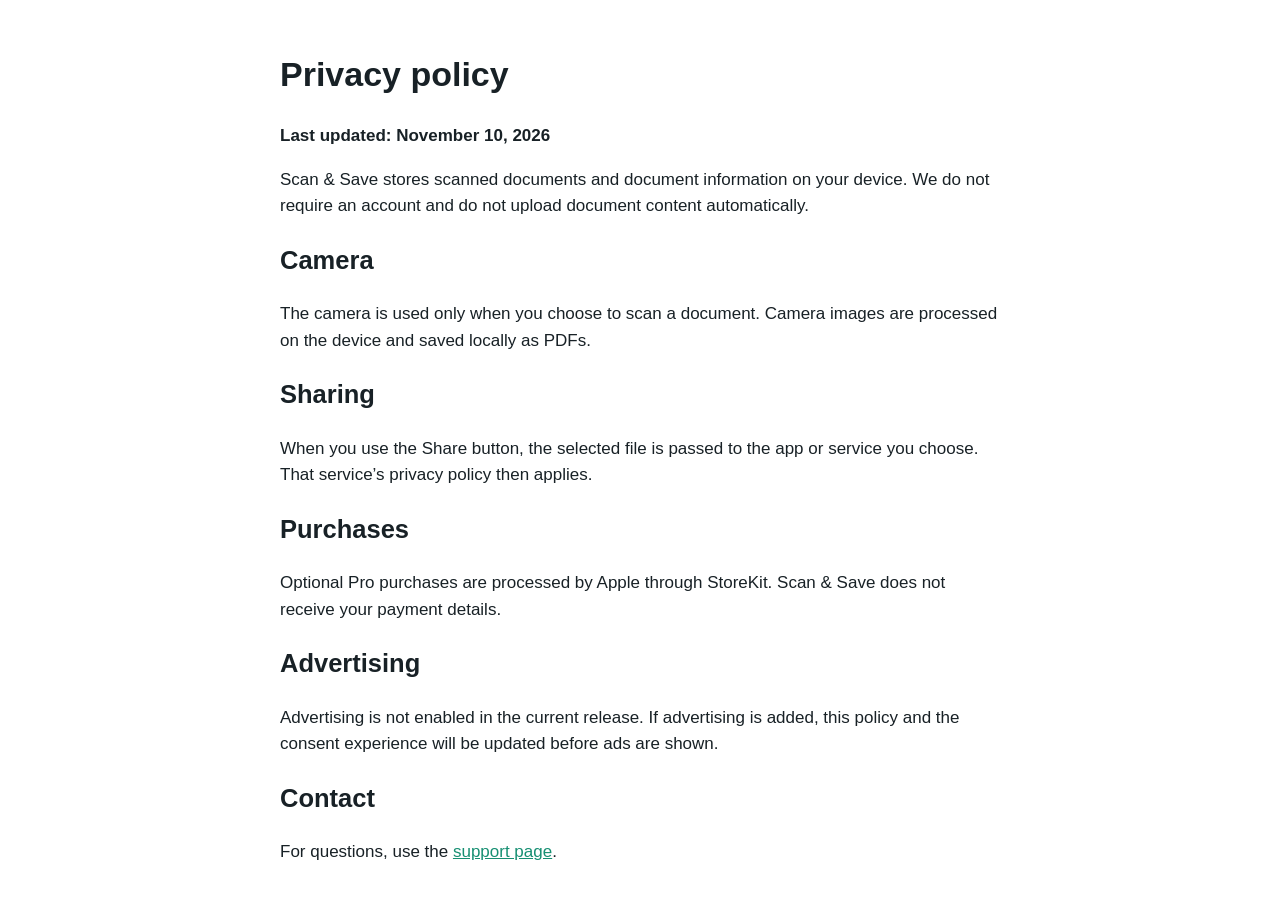
==== privacy.html @ 87c3bbcc "Add Scan and Save support pages" ====
<!doctype html>
<html lang="en"><meta charset="utf-8"><meta name="viewport" content="width=device-width,initial-scale=1">
<title>Scan &amp; Save Privacy Policy</title>
<style>body{font:17px -apple-system,BlinkMacSystemFont,sans-serif;max-width:720px;margin:48px auto;padding:0 22px;line-height:1.55;color:#182126}a{color:#168f72}</style>
<h1>Privacy policy</h1><p><strong>Last updated: November 10, 2026</strong></p>
<p>Scan &amp; Save stores scanned documents and document information on your device. We do not require an account and do not upload document content automatically.</p>
<h2>Camera</h2><p>The camera is used only when you choose to scan a document. Camera images are processed on the device and saved locally as PDFs.</p>
<h2>Sharing</h2><p>When you use the Share button, the selected file is passed to the app or service you choose. That service’s privacy policy then applies.</p>
<h2>Purchases</h2><p>Optional Pro purchases are processed by Apple through StoreKit. Scan &amp; Save does not receive your payment details.</p>
<h2>Advertising</h2><p>Advertising is not enabled in the current release. If advertising is added, this policy and the consent experience will be updated before ads are shown.</p>
<h2>Contact</h2><p>For questions, use the <a href="https://github.com/tildraev/scan-and-save-support/issues">support page</a>.</p>
</html>
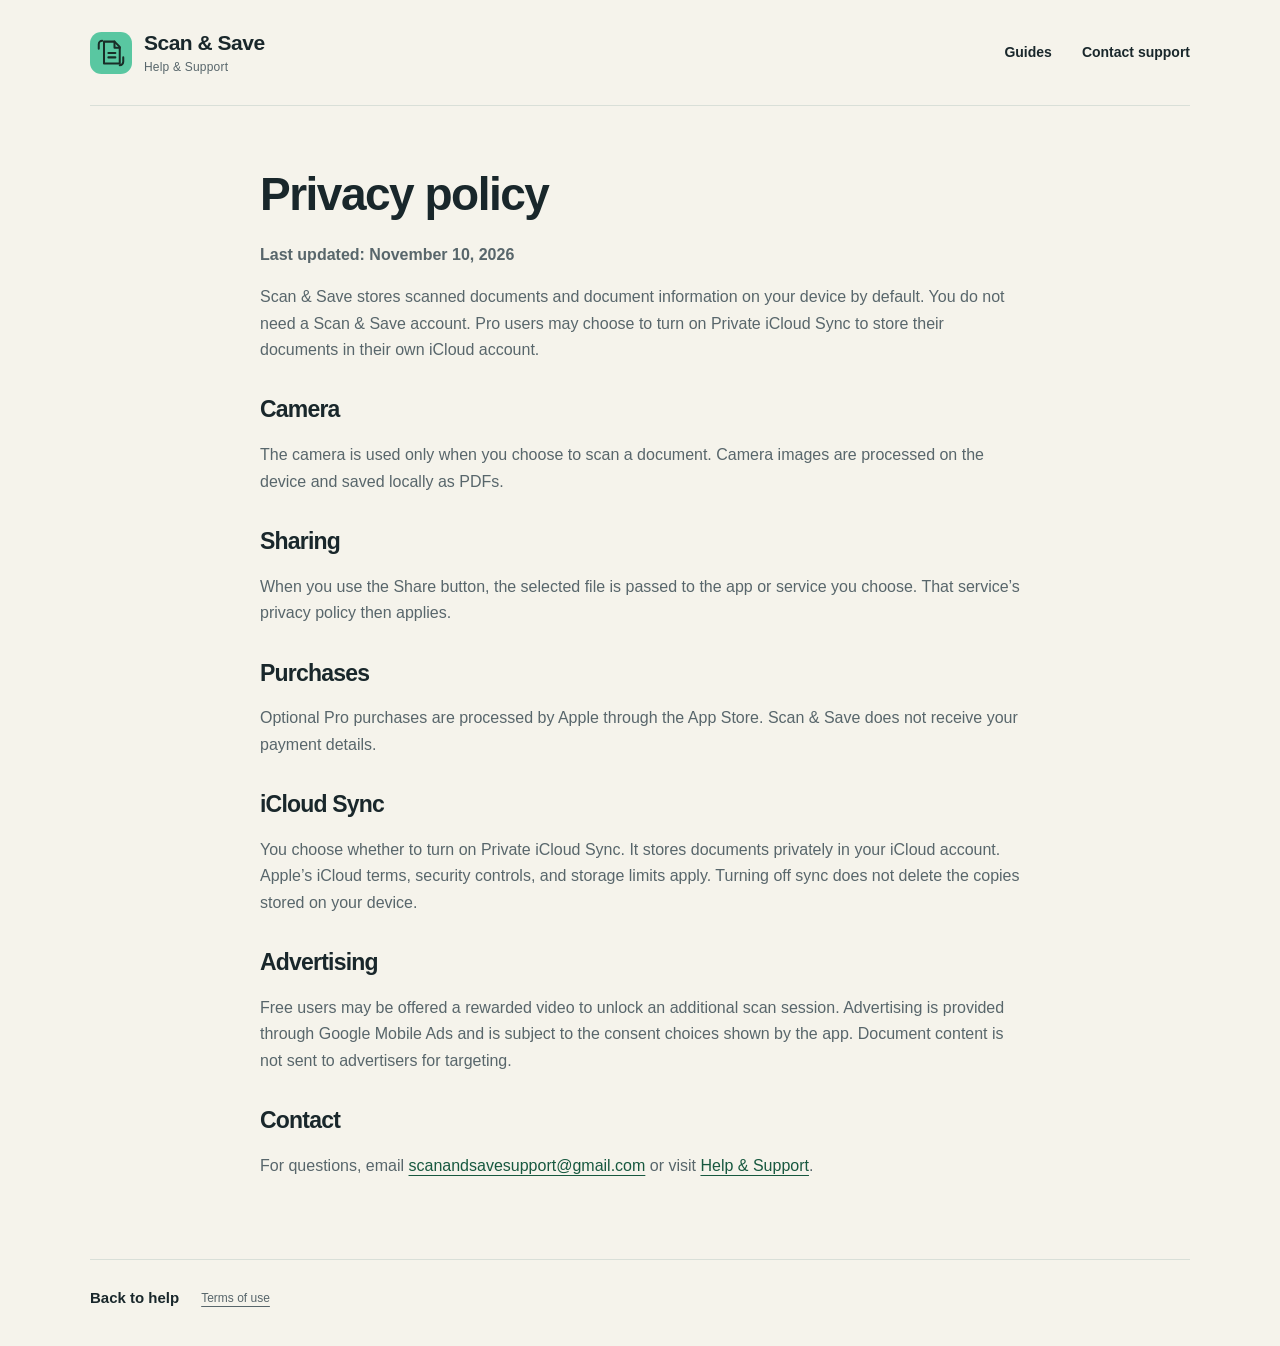
==== commit 561a12d7: "Add searchable customer help and email support" ====
--- a/privacy.html
+++ b/privacy.html
@@ -1,12 +1,15 @@
 <!doctype html>
-<html lang="en"><meta charset="utf-8"><meta name="viewport" content="width=device-width,initial-scale=1">
+<html lang="en"><head><meta charset="utf-8"><meta name="viewport" content="width=device-width,initial-scale=1"><meta name="color-scheme" content="light dark">
 <title>Scan &amp; Save Privacy Policy</title>
-<style>body{font:17px -apple-system,BlinkMacSystemFont,sans-serif;max-width:720px;margin:48px auto;padding:0 22px;line-height:1.55;color:#182126}a{color:#168f72}</style>
+<link rel="icon" href="icon.svg" type="image/svg+xml"><link rel="stylesheet" href="styles.css"></head><body>
+<header class="site-header wrap"><a class="brand" href="./"><img src="icon.svg" width="42" height="42" alt=""><span>Scan &amp; Save<small>Help &amp; Support</small></span></a><nav aria-label="Main navigation"><a href="./">Guides</a><a href="./#contact">Contact support</a></nav></header>
+<main class="legal wrap">
 <h1>Privacy policy</h1><p><strong>Last updated: November 10, 2026</strong></p>
-<p>Scan &amp; Save stores scanned documents and document information on your device. We do not require an account and do not upload document content automatically.</p>
+<p>Scan &amp; Save stores scanned documents and document information on your device by default. You do not need a Scan &amp; Save account. Pro users may choose to turn on Private iCloud Sync to store their documents in their own iCloud account.</p>
 <h2>Camera</h2><p>The camera is used only when you choose to scan a document. Camera images are processed on the device and saved locally as PDFs.</p>
 <h2>Sharing</h2><p>When you use the Share button, the selected file is passed to the app or service you choose. That service’s privacy policy then applies.</p>
-<h2>Purchases</h2><p>Optional Pro purchases are processed by Apple through StoreKit. Scan &amp; Save does not receive your payment details.</p>
-<h2>Advertising</h2><p>Advertising is not enabled in the current release. If advertising is added, this policy and the consent experience will be updated before ads are shown.</p>
-<h2>Contact</h2><p>For questions, use the <a href="https://github.com/tildraev/scan-and-save-support/issues">support page</a>.</p>
-</html>
+<h2>Purchases</h2><p>Optional Pro purchases are processed by Apple through the App Store. Scan &amp; Save does not receive your payment details.</p>
+<h2>iCloud Sync</h2><p>You choose whether to turn on Private iCloud Sync. It stores documents privately in your iCloud account. Apple’s iCloud terms, security controls, and storage limits apply. Turning off sync does not delete the copies stored on your device.</p>
+<h2>Advertising</h2><p>Free users may be offered a rewarded video to unlock an additional scan session. Advertising is provided through Google Mobile Ads and is subject to the consent choices shown by the app. Document content is not sent to advertisers for targeting.</p>
+<h2>Contact</h2><p>For questions, email <a href="mailto:scanandsavesupport@gmail.com">scanandsavesupport@gmail.com</a> or visit <a href="./#contact">Help &amp; Support</a>.</p>
+</main><footer class="site-footer wrap"><a class="footer-brand" href="./">Back to help</a><nav aria-label="Legal"><a href="terms.html">Terms of use</a></nav></footer></body></html>
--- a/styles.css
+++ b/styles.css
@@ -0,0 +1,7 @@
+:root{color-scheme:light dark;--paper:#f5f3eb;--ink:#19272b;--muted:#58666b;--surface:#fffefa;--line:#d9dfd8;--mint:#59c7a1;--accent:#17583f;--tint:#e4f0e7;--hover:#eff4ed;--shadow:0 12px 36px #182b2210}
+*{box-sizing:border-box}html{scroll-behavior:smooth;scroll-padding-top:30px}body{margin:0;background:var(--paper);color:var(--ink);font:16px/1.65 -apple-system,BlinkMacSystemFont,"Segoe UI",sans-serif;-webkit-font-smoothing:antialiased}a{color:var(--accent);text-underline-offset:4px}a:hover{text-decoration-thickness:2px}button,input{font:inherit}button,a,input,summary{-webkit-tap-highlight-color:transparent}a:focus-visible,button:focus-visible,input:focus-visible,summary:focus-visible{outline:3px solid var(--accent);outline-offset:5px}button{cursor:pointer}.wrap{width:min(1100px,calc(100% - 64px));margin-inline:auto}.site-header{display:flex;align-items:center;justify-content:space-between;padding-block:30px;border-bottom:1px solid var(--line);gap:24px}.brand{display:flex;align-items:center;gap:12px;text-decoration:none;color:var(--ink);font-weight:750;letter-spacing:-.5px;font-size:21px;line-height:1.25}.brand small{display:block;font-size:12px;letter-spacing:.2px;font-weight:500;color:var(--muted);margin-top:4px}.site-header nav{display:flex;gap:30px;align-items:center;font-size:14px;font-weight:600}.site-header nav a{text-decoration:none;color:var(--ink)}.hero{padding-block:72px 60px}.eyebrow{font-size:11px;font-weight:750;letter-spacing:1.6px;text-transform:uppercase;color:var(--accent);margin:0 0 16px;display:flex;align-items:center;gap:9px}.status-dot{width:7px;height:7px;border-radius:50%;background:var(--accent)}h1,h2,h3,p{overflow-wrap:break-word}h1{font-size:clamp(44px,6.4vw,76px);line-height:1.08;letter-spacing:-3px;margin:0 0 22px;font-weight:750}h2{font-size:29px;letter-spacing:-.8px;line-height:1.25;margin:0 0 18px}h3{font-size:18px;line-height:1.3;letter-spacing:-.3px;margin:18px 0 8px}.intro{font-size:19px;line-height:1.7;color:var(--muted);margin:0 0 30px}.search-box{display:flex;align-items:center;gap:14px;max-width:720px;border:1px solid var(--line);background:var(--surface);border-radius:14px;padding:18px 20px;box-shadow:var(--shadow);color:var(--accent)}.search-box input{background:transparent;border:0;min-width:0;flex:1;color:var(--ink);outline:none;font-size:16px;padding:3px 0}.search-box input:focus-visible{outline:0}.search-box:focus-within{outline:2px solid var(--accent);outline-offset:2px}input::placeholder{color:var(--muted);opacity:1}.search-hint{font-size:11px;color:var(--muted);border:1px solid var(--line);border-radius:6px;padding:2px 7px;white-space:nowrap}.search-status{font-size:14px;color:var(--muted);margin-bottom:0}.section-heading{display:flex;align-items:baseline;justify-content:space-between;gap:16px;margin-bottom:20px}.section-heading h2{font-size:23px;margin:0}.quiet{font-size:12px;color:var(--muted)}.topic-grid{display:grid;grid-template-columns:repeat(3,minmax(0,1fr));gap:16px}.topic-card{display:block;position:relative;padding:25px 25px 27px;border:1px solid var(--line);border-radius:15px;background:var(--surface);text-decoration:none;color:var(--ink);transition:transform .18s,border-color .18s,background .18s}.topic-card:hover{transform:translateY(-3px);background:var(--hover);border-color:var(--accent)}.topic-card p{font-size:14px;line-height:1.65;margin:0;max-width:235px;color:var(--muted)}.topic-icon{display:inline-flex;align-items:center;justify-content:center;width:38px;height:38px;background:var(--tint);color:var(--accent);border-radius:10px;font-size:26px;font-weight:400;line-height:1}.script-icon{font-family:Georgia,serif;font-style:italic;font-weight:bold}.card-arrow{position:absolute;right:23px;top:28px;color:var(--muted);font-size:19px}.help-layout{display:grid;grid-template-columns:225px minmax(0,1fr);gap:60px;padding-top:78px}.guide-sidebar{align-self:start;position:sticky;top:30px;padding-top:4px}.guide-sidebar>a{display:block;text-decoration:none;color:var(--muted);font-size:14px;padding:7px 0}.guide-sidebar>a:hover{color:var(--accent)}.sidebar-note{margin-top:28px;padding-top:24px;border-top:1px solid var(--line);display:flex;gap:12px}.sidebar-note>span{font-size:23px;color:var(--accent)}.sidebar-note p{font-size:13px;line-height:1.75;margin:0;color:var(--muted)}.sidebar-note a{font-weight:650}.help-section{margin-bottom:54px;scroll-margin-top:30px}.help-section>.eyebrow{font-size:10px;letter-spacing:1.5px;margin-bottom:10px}.help-section h2{margin-bottom:22px}details{border-top:1px solid var(--line)}details:last-child{border-bottom:1px solid var(--line)}summary{position:relative;cursor:pointer;list-style:none;padding:20px 34px 20px 0;font-size:16px;font-weight:650;line-height:1.5}summary::-webkit-details-marker{display:none}summary::after{content:"+";position:absolute;right:4px;top:18px;font-size:23px;line-height:1.3;font-weight:400;color:var(--accent)}details[open]>summary::after{content:"−"}.answer{padding:0 32px 20px 0;font-size:15px;color:var(--muted)}.answer p{margin:0 0 12px}.answer p:last-child{margin-bottom:0}.answer ol{padding-left:22px;margin:0 0 16px}.answer li{padding-left:4px;margin-bottom:7px}.answer strong{color:var(--ink);font-weight:650}.no-results{padding:30px;border:1px solid var(--line);border-radius:14px;background:var(--surface)}.no-results h2{font-size:24px}.text-button{color:var(--accent);border:0;background:none;padding:8px 0;text-decoration:underline;font-weight:650}.contact-section{background:var(--tint);border:1px solid var(--line);border-radius:20px;padding:38px 40px;margin-block:12px 66px;display:grid;grid-template-columns:minmax(0,1fr) 300px;gap:42px;align-items:center}.contact-section h2{font-size:34px;margin-bottom:14px}.contact-section p:not(.eyebrow){font-size:15px;color:var(--muted);max-width:570px;margin:0 0 12px}.contact-section p.contact-note{font-size:12px;margin-bottom:0}.contact-action{display:flex;flex-direction:column;gap:12px;align-items:center;text-align:center}.primary-button{display:flex;align-items:center;justify-content:space-between;gap:25px;min-height:54px;width:100%;padding:13px 22px;background:var(--mint);color:#132a25;border-radius:11px;text-decoration:none;font-weight:750;font-size:15px}.primary-button:hover{filter:brightness(.96);text-decoration:none}.email-link{font-size:14px;font-weight:650;overflow-wrap:anywhere}.site-footer{border-top:1px solid var(--line);padding-block:26px 35px;display:flex;align-items:center;gap:22px;font-size:12px;color:var(--muted)}.footer-brand{font-size:15px;font-weight:750;color:var(--ink);text-decoration:none}.site-footer p{margin:0;flex:1}.site-footer nav{display:flex;gap:22px}.site-footer nav a{color:var(--muted)}.skip-link{position:absolute;top:-100px;left:16px;background:var(--mint);color:#132a25;padding:12px;z-index:10;border-radius:8px}.skip-link:focus{top:12px}.sr-only{position:absolute;width:1px;height:1px;padding:0;margin:-1px;overflow:hidden;clip:rect(0,0,0,0);white-space:nowrap;border:0}[hidden]{display:none!important}.legal{max-width:760px;margin:64px auto 80px}.legal h1{font-size:46px;letter-spacing:-1.5px}.legal h2{font-size:23px;margin-top:32px}.legal p{color:var(--muted)}
+@media(prefers-color-scheme:dark){:root{--paper:#111719;--ink:#f0f4f2;--muted:#b7c5c5;--surface:#1b2325;--line:#364447;--accent:#8be0bd;--tint:#20332d;--hover:#24312f;--shadow:0 12px 36px #0002}}
+@media(max-width:800px){.wrap{width:calc(100% - 40px)}.topic-grid{grid-template-columns:repeat(2,minmax(0,1fr))}.help-layout{grid-template-columns:1fr;padding-top:55px;gap:0}.guide-sidebar{display:none}.contact-section{grid-template-columns:1fr;padding:30px;gap:25px}.contact-action{align-items:flex-start;text-align:left;max-width:340px}.site-footer{flex-wrap:wrap}.site-footer p{flex-basis:60%}.site-footer nav{width:100%}.hero{padding-block:52px 40px}}
+@media(max-width:480px){.wrap{width:calc(100% - 32px)}.site-header{padding-block:22px}.brand{font-size:18px}.site-header nav{gap:14px;font-size:13px}.site-header nav>a:first-child{display:none}.hero h1{letter-spacing:-1.8px}.hero .eyebrow{font-size:9px;letter-spacing:1px}.intro{font-size:16px}.desktop-break{display:none}.search-box{padding:13px 14px;gap:10px}.search-hint{display:none}.topic-grid{gap:10px}.topic-card{padding:17px}.topic-card h3{font-size:16px}.topic-card p{font-size:12px;line-height:1.6}.topic-icon{width:32px;height:32px;font-size:22px}.card-arrow{top:18px;right:17px}.section-heading .quiet{display:none}.section-heading h2{font-size:20px}summary{font-size:15px}.answer{padding-right:10px}.contact-section{padding:25px}.contact-section h2{font-size:29px}.legal{margin-top:42px}.legal h1{font-size:36px}}
+@media(max-width:480px){.site-header{flex-wrap:wrap;gap:14px}.site-header nav{margin-left:auto}.brand{flex-shrink:0}}
+@media(prefers-reduced-motion:reduce){html{scroll-behavior:auto}.topic-card{transition:none}.topic-card:hover{transform:none}}
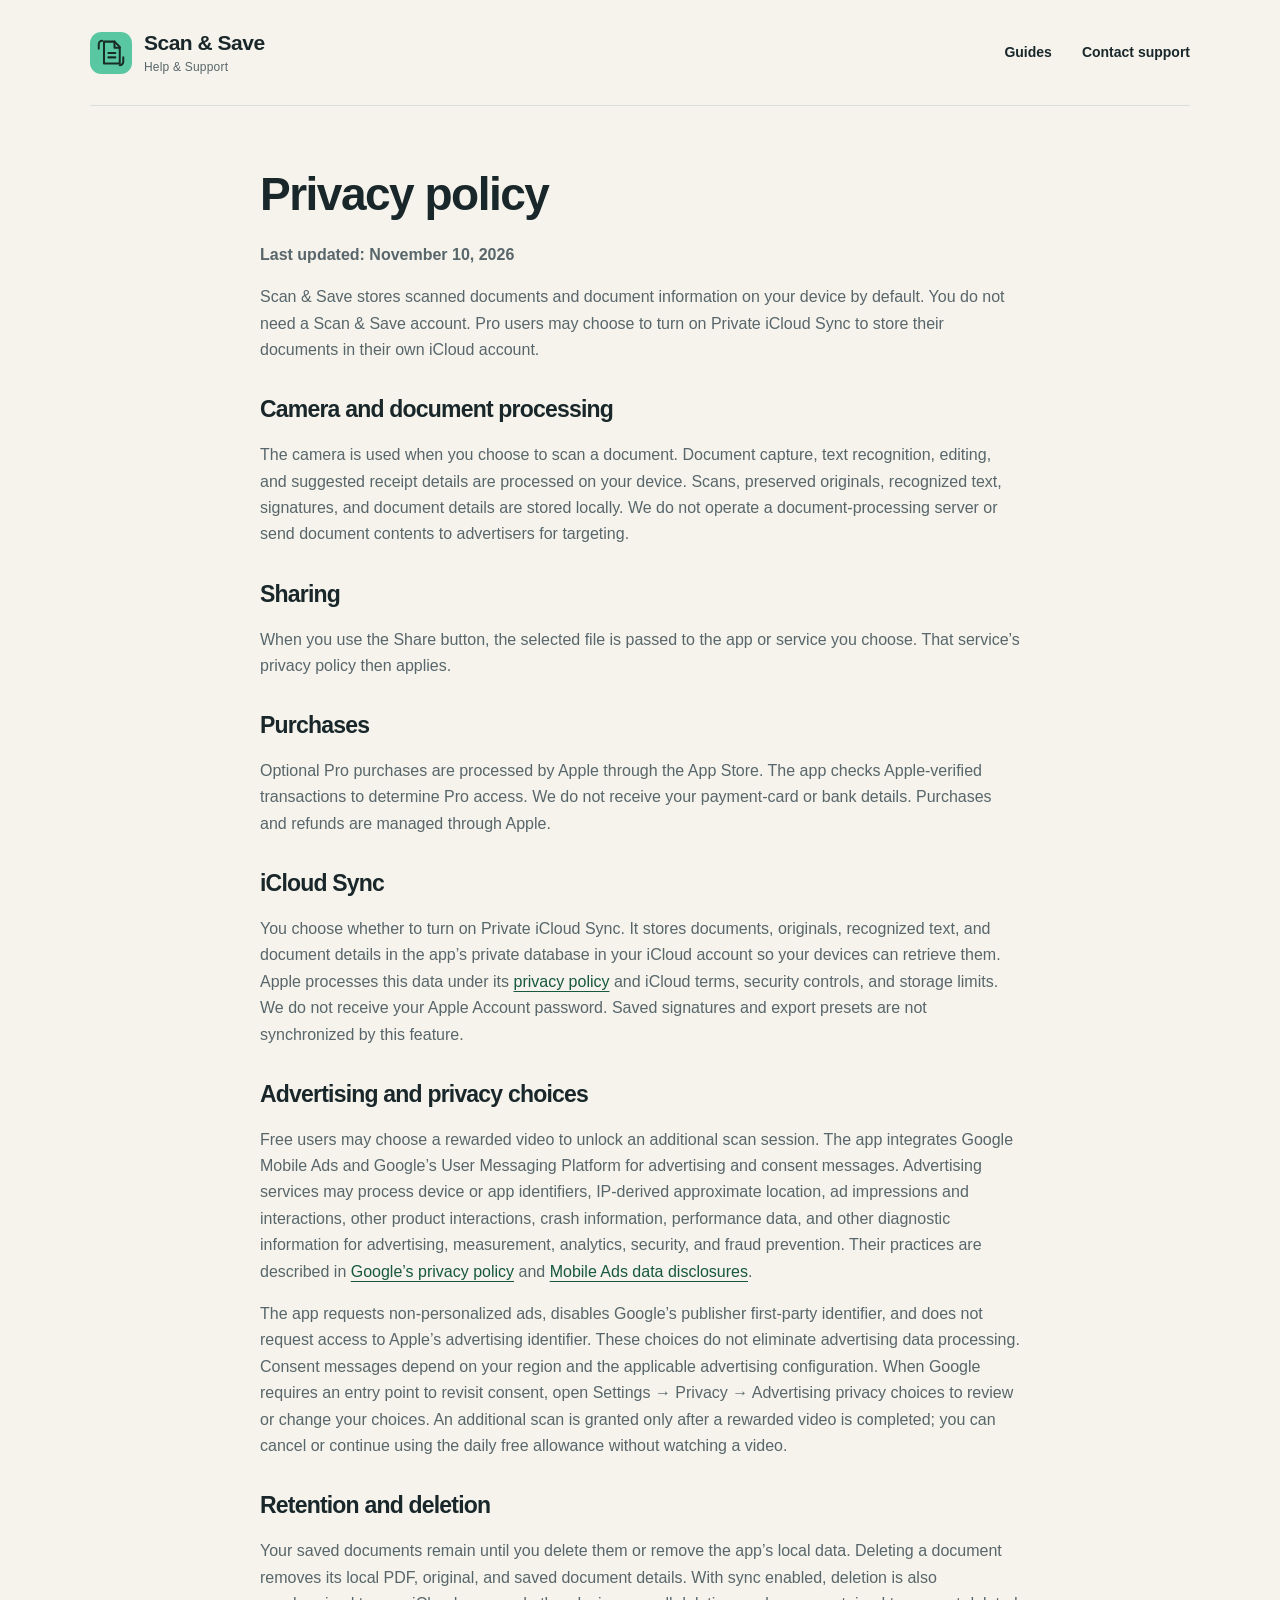
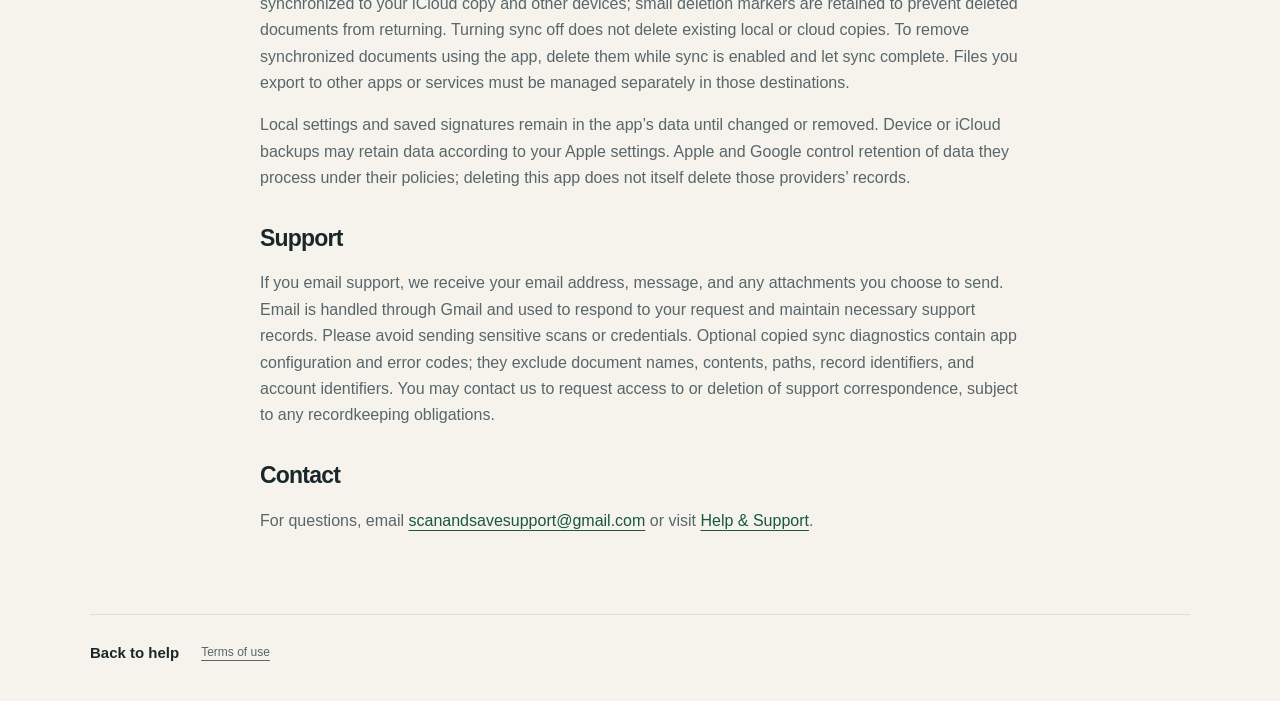
==== commit 0ca75ed7: "Clarify Scan & Save release privacy and purchase terms" ====
--- a/privacy.html
+++ b/privacy.html
@@ -6,10 +6,14 @@
 <main class="legal wrap">
 <h1>Privacy policy</h1><p><strong>Last updated: November 10, 2026</strong></p>
 <p>Scan &amp; Save stores scanned documents and document information on your device by default. You do not need a Scan &amp; Save account. Pro users may choose to turn on Private iCloud Sync to store their documents in their own iCloud account.</p>
-<h2>Camera</h2><p>The camera is used only when you choose to scan a document. Camera images are processed on the device and saved locally as PDFs.</p>
+<h2>Camera and document processing</h2><p>The camera is used when you choose to scan a document. Document capture, text recognition, editing, and suggested receipt details are processed on your device. Scans, preserved originals, recognized text, signatures, and document details are stored locally. We do not operate a document-processing server or send document contents to advertisers for targeting.</p>
 <h2>Sharing</h2><p>When you use the Share button, the selected file is passed to the app or service you choose. That service’s privacy policy then applies.</p>
-<h2>Purchases</h2><p>Optional Pro purchases are processed by Apple through the App Store. Scan &amp; Save does not receive your payment details.</p>
-<h2>iCloud Sync</h2><p>You choose whether to turn on Private iCloud Sync. It stores documents privately in your iCloud account. Apple’s iCloud terms, security controls, and storage limits apply. Turning off sync does not delete the copies stored on your device.</p>
-<h2>Advertising</h2><p>Free users may be offered a rewarded video to unlock an additional scan session. Advertising is provided through Google Mobile Ads and is subject to the consent choices shown by the app. Document content is not sent to advertisers for targeting.</p>
+<h2>Purchases</h2><p>Optional Pro purchases are processed by Apple through the App Store. The app checks Apple-verified transactions to determine Pro access. We do not receive your payment-card or bank details. Purchases and refunds are managed through Apple.</p>
+<h2>iCloud Sync</h2><p>You choose whether to turn on Private iCloud Sync. It stores documents, originals, recognized text, and document details in the app’s private database in your iCloud account so your devices can retrieve them. Apple processes this data under its <a href="https://www.apple.com/legal/privacy/">privacy policy</a> and iCloud terms, security controls, and storage limits. We do not receive your Apple Account password. Saved signatures and export presets are not synchronized by this feature.</p>
+<h2>Advertising and privacy choices</h2><p>Free users may choose a rewarded video to unlock an additional scan session. The app integrates Google Mobile Ads and Google’s User Messaging Platform for advertising and consent messages. Advertising services may process device or app identifiers, IP-derived approximate location, ad impressions and interactions, other product interactions, crash information, performance data, and other diagnostic information for advertising, measurement, analytics, security, and fraud prevention. Their practices are described in <a href="https://policies.google.com/privacy">Google’s privacy policy</a> and <a href="https://developers.google.com/admob/ios/privacy/data-disclosure">Mobile Ads data disclosures</a>.</p>
+<p>The app requests non-personalized ads, disables Google’s publisher first-party identifier, and does not request access to Apple’s advertising identifier. These choices do not eliminate advertising data processing. Consent messages depend on your region and the applicable advertising configuration. When Google requires an entry point to revisit consent, open Settings → Privacy → Advertising privacy choices to review or change your choices. An additional scan is granted only after a rewarded video is completed; you can cancel or continue using the daily free allowance without watching a video.</p>
+<h2>Retention and deletion</h2><p>Your saved documents remain until you delete them or remove the app’s local data. Deleting a document removes its local PDF, original, and saved document details. With sync enabled, deletion is also synchronized to your iCloud copy and other devices; small deletion markers are retained to prevent deleted documents from returning. Turning sync off does not delete existing local or cloud copies. To remove synchronized documents using the app, delete them while sync is enabled and let sync complete. Files you export to other apps or services must be managed separately in those destinations.</p>
+<p>Local settings and saved signatures remain in the app’s data until changed or removed. Device or iCloud backups may retain data according to your Apple settings. Apple and Google control retention of data they process under their policies; deleting this app does not itself delete those providers’ records.</p>
+<h2>Support</h2><p>If you email support, we receive your email address, message, and any attachments you choose to send. Email is handled through Gmail and used to respond to your request and maintain necessary support records. Please avoid sending sensitive scans or credentials. Optional copied sync diagnostics contain app configuration and error codes; they exclude document names, contents, paths, record identifiers, and account identifiers. You may contact us to request access to or deletion of support correspondence, subject to any recordkeeping obligations.</p>
 <h2>Contact</h2><p>For questions, email <a href="mailto:scanandsavesupport@gmail.com">scanandsavesupport@gmail.com</a> or visit <a href="./#contact">Help &amp; Support</a>.</p>
 </main><footer class="site-footer wrap"><a class="footer-brand" href="./">Back to help</a><nav aria-label="Legal"><a href="terms.html">Terms of use</a></nav></footer></body></html>
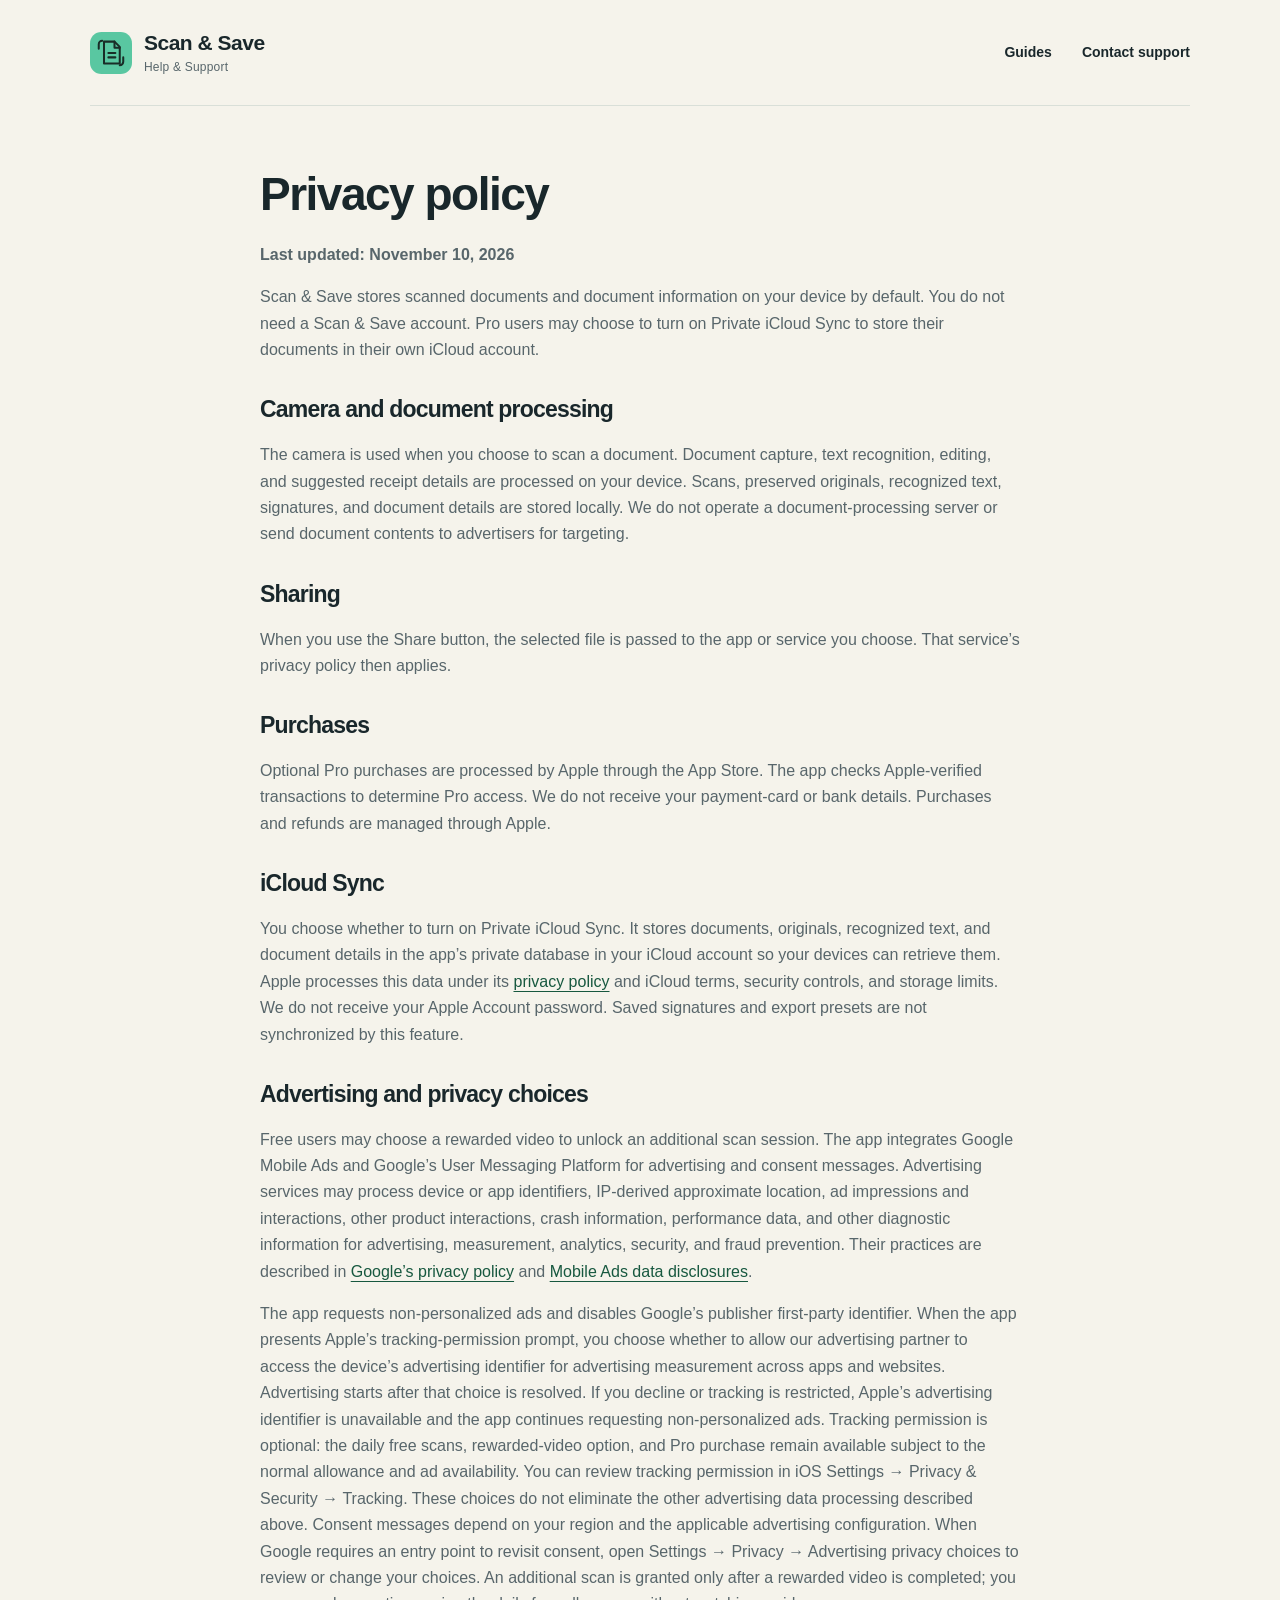
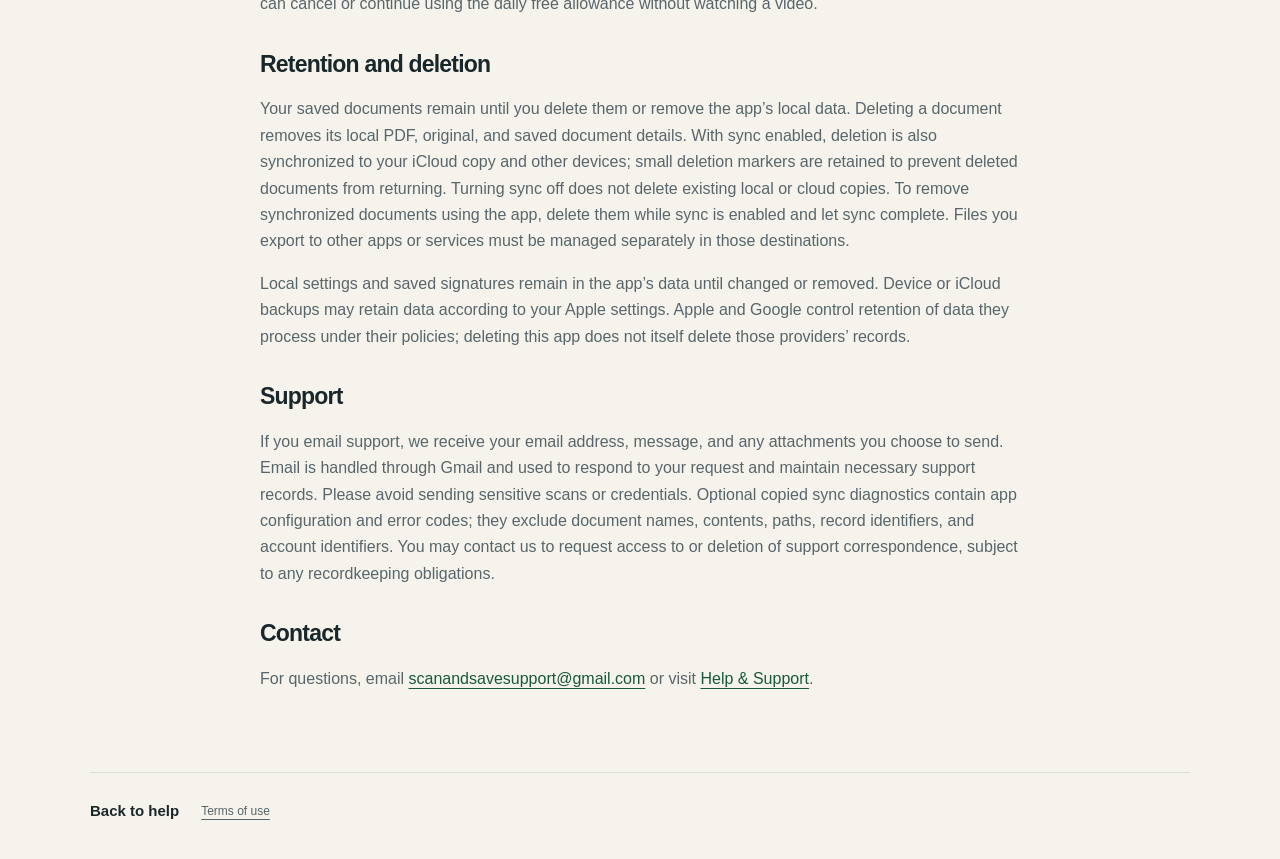
==== commit 2603a0f5: "Explain Apple tracking permission and optional advertising choices" ====
--- a/privacy.html
+++ b/privacy.html
@@ -11,7 +11,7 @@
 <h2>Purchases</h2><p>Optional Pro purchases are processed by Apple through the App Store. The app checks Apple-verified transactions to determine Pro access. We do not receive your payment-card or bank details. Purchases and refunds are managed through Apple.</p>
 <h2>iCloud Sync</h2><p>You choose whether to turn on Private iCloud Sync. It stores documents, originals, recognized text, and document details in the app’s private database in your iCloud account so your devices can retrieve them. Apple processes this data under its <a href="https://www.apple.com/legal/privacy/">privacy policy</a> and iCloud terms, security controls, and storage limits. We do not receive your Apple Account password. Saved signatures and export presets are not synchronized by this feature.</p>
 <h2>Advertising and privacy choices</h2><p>Free users may choose a rewarded video to unlock an additional scan session. The app integrates Google Mobile Ads and Google’s User Messaging Platform for advertising and consent messages. Advertising services may process device or app identifiers, IP-derived approximate location, ad impressions and interactions, other product interactions, crash information, performance data, and other diagnostic information for advertising, measurement, analytics, security, and fraud prevention. Their practices are described in <a href="https://policies.google.com/privacy">Google’s privacy policy</a> and <a href="https://developers.google.com/admob/ios/privacy/data-disclosure">Mobile Ads data disclosures</a>.</p>
-<p>The app requests non-personalized ads, disables Google’s publisher first-party identifier, and does not request access to Apple’s advertising identifier. These choices do not eliminate advertising data processing. Consent messages depend on your region and the applicable advertising configuration. When Google requires an entry point to revisit consent, open Settings → Privacy → Advertising privacy choices to review or change your choices. An additional scan is granted only after a rewarded video is completed; you can cancel or continue using the daily free allowance without watching a video.</p>
+<p>The app requests non-personalized ads and disables Google’s publisher first-party identifier. When the app presents Apple’s tracking-permission prompt, you choose whether to allow our advertising partner to access the device’s advertising identifier for advertising measurement across apps and websites. Advertising starts after that choice is resolved. If you decline or tracking is restricted, Apple’s advertising identifier is unavailable and the app continues requesting non-personalized ads. Tracking permission is optional: the daily free scans, rewarded-video option, and Pro purchase remain available subject to the normal allowance and ad availability. You can review tracking permission in iOS Settings → Privacy &amp; Security → Tracking. These choices do not eliminate the other advertising data processing described above. Consent messages depend on your region and the applicable advertising configuration. When Google requires an entry point to revisit consent, open Settings → Privacy → Advertising privacy choices to review or change your choices. An additional scan is granted only after a rewarded video is completed; you can cancel or continue using the daily free allowance without watching a video.</p>
 <h2>Retention and deletion</h2><p>Your saved documents remain until you delete them or remove the app’s local data. Deleting a document removes its local PDF, original, and saved document details. With sync enabled, deletion is also synchronized to your iCloud copy and other devices; small deletion markers are retained to prevent deleted documents from returning. Turning sync off does not delete existing local or cloud copies. To remove synchronized documents using the app, delete them while sync is enabled and let sync complete. Files you export to other apps or services must be managed separately in those destinations.</p>
 <p>Local settings and saved signatures remain in the app’s data until changed or removed. Device or iCloud backups may retain data according to your Apple settings. Apple and Google control retention of data they process under their policies; deleting this app does not itself delete those providers’ records.</p>
 <h2>Support</h2><p>If you email support, we receive your email address, message, and any attachments you choose to send. Email is handled through Gmail and used to respond to your request and maintain necessary support records. Please avoid sending sensitive scans or credentials. Optional copied sync diagnostics contain app configuration and error codes; they exclude document names, contents, paths, record identifiers, and account identifiers. You may contact us to request access to or deletion of support correspondence, subject to any recordkeeping obligations.</p>
